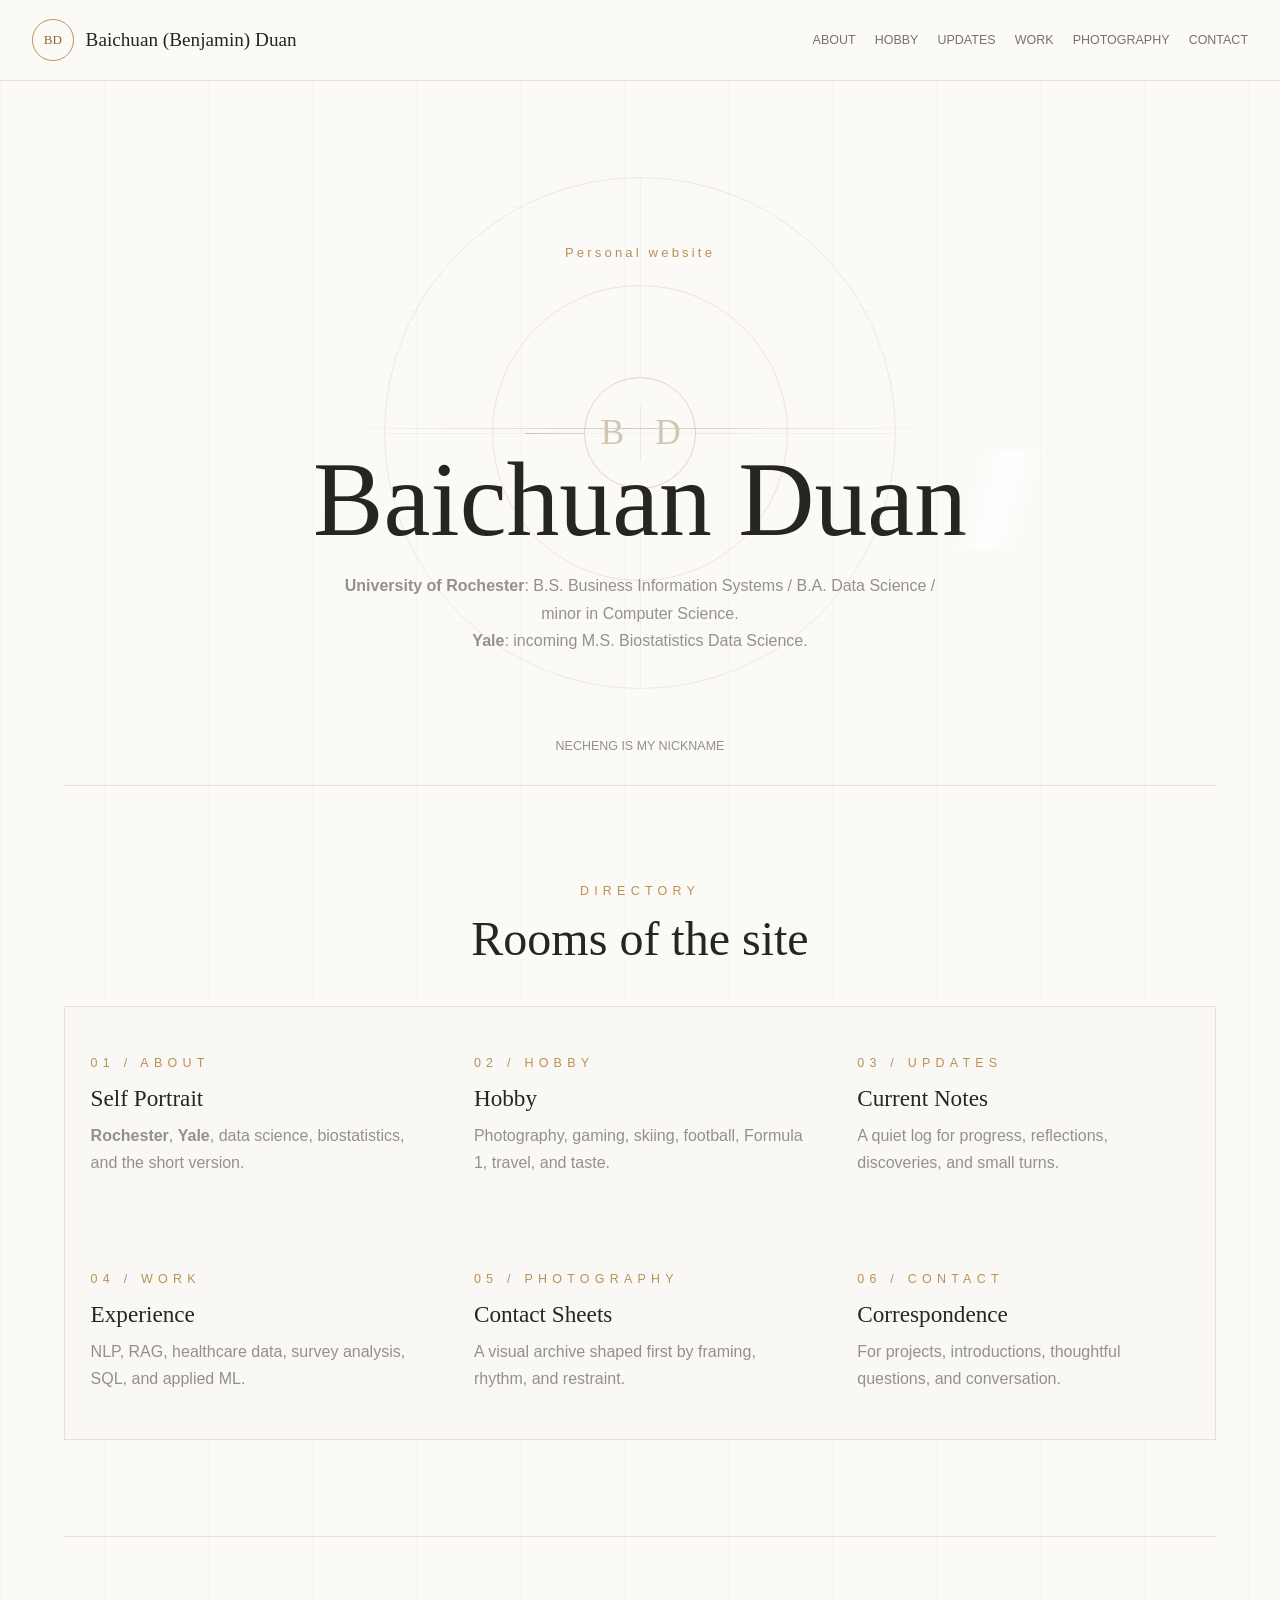
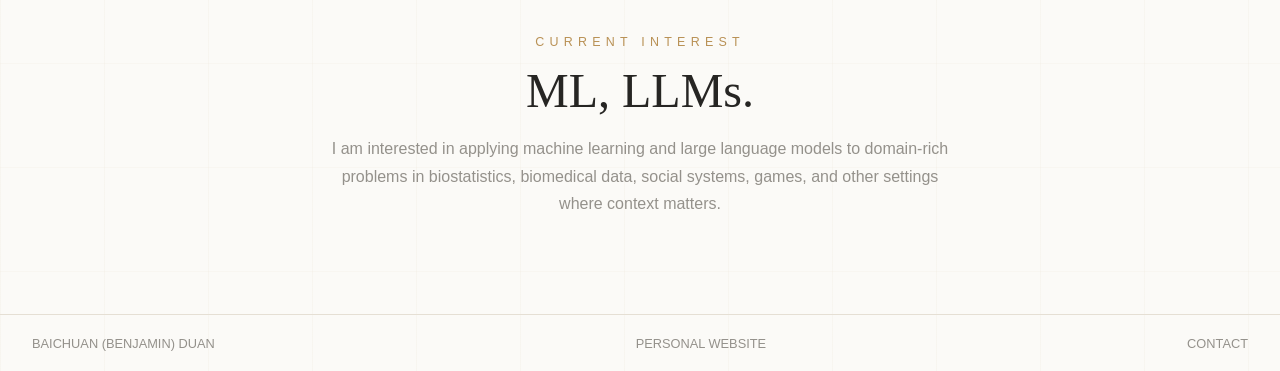
==== index.html @ c2d8a9e2 "Publish personal website" ====
<!doctype html>
<html lang="en">
  <head>
    <meta charset="UTF-8" />
    <meta name="viewport" content="width=device-width, initial-scale=1.0" />
    <title>Baichuan Duan | Personal Website</title>
    <meta
      name="description"
      content="A refined personal website for Baichuan Duan: biography, interests, updates, projects, photography, and contact."
    />
    <link rel="stylesheet" href="styles.css" />
  </head>
  <body data-page="home">
    <div class="scroll-rule" aria-hidden="true"></div>

    <header class="site-header">
      <a class="brand" href="index.html" aria-label="Baichuan Duan home">
        <span class="brand-crest">BD</span>
        <span>Baichuan (Benjamin) Duan</span>
      </a>

      <button class="nav-toggle" type="button" aria-label="Open navigation" aria-expanded="false">
        <span></span>
        <span></span>
      </button>

      <nav class="site-nav" aria-label="Primary navigation">
        <a href="about.html" data-nav="about">About</a>
        <a href="interests.html" data-nav="interests">Hobby</a>
        <a href="updates.html" data-nav="updates">Updates</a>
        <a href="work.html" data-nav="work">Work</a>
        <a href="photography.html" data-nav="photography">Photography</a>
        <a href="contact.html" data-nav="contact">Contact</a>
      </nav>
    </header>

    <main>
      <section class="hero page-frame reveal">
        <p class="hero-email">Personal website</p>
        <div class="hero-lockup">
          <div class="hero-rule"></div>
          <h1>
            <span>Baichuan</span>
            <span>Duan</span>
          </h1>
          <p>
            <span class="degree-line">
              University of Rochester: B.S. Business Information Systems / B.A. Data
              Science / minor in Computer Science.
            </span>
            <span class="degree-line">
              Yale: incoming M.S. Biostatistics Data Science.
            </span>
          </p>
        </div>

        <div class="monogram-stage" aria-hidden="true">
          <div class="seal seal-large"></div>
          <div class="seal seal-small"></div>
          <div class="seal-axis axis-horizontal"></div>
          <div class="seal-axis axis-vertical"></div>
          <div class="seal-needle"></div>
          <div class="seal-core">
            <span>B</span>
            <span>D</span>
          </div>
        </div>

        <div class="hero-meta">
          <span>Necheng is my nickname</span>
        </div>
      </section>

      <section class="section page-frame reveal">
        <div class="section-title centered">
          <p class="kicker">Directory</p>
          <h2>Rooms of the site</h2>
        </div>

        <div class="gilded-grid rooms-grid">
          <a href="about.html" class="grid-cell">
            <span class="cell-label">01 / About</span>
            <h3>Self Portrait</h3>
            <p>
              <span data-egg="rochester">Rochester</span>, <span data-egg="yale">Yale</span>,
              data science, biostatistics, and the short version.
            </p>
          </a>
          <a href="interests.html" class="grid-cell">
            <span class="cell-label">02 / Hobby</span>
            <h3>Hobby</h3>
            <p>Photography, gaming, skiing, football, Formula 1, travel, and taste.</p>
          </a>
          <a href="updates.html" class="grid-cell">
            <span class="cell-label">03 / Updates</span>
            <h3>Current Notes</h3>
            <p>A quiet log for progress, reflections, discoveries, and small turns.</p>
          </a>
          <a href="work.html" class="grid-cell">
            <span class="cell-label">04 / Work</span>
            <h3>Experience</h3>
            <p>NLP, RAG, healthcare data, survey analysis, SQL, and applied ML.</p>
          </a>
          <a href="photography.html" class="grid-cell">
            <span class="cell-label">05 / Photography</span>
            <h3>Contact Sheets</h3>
            <p>A visual archive shaped first by framing, rhythm, and restraint.</p>
          </a>
          <a href="contact.html" class="grid-cell">
            <span class="cell-label">06 / Contact</span>
            <h3>Correspondence</h3>
            <p>For projects, introductions, thoughtful questions, and conversation.</p>
          </a>
        </div>
      </section>

      <section class="section page-frame statement reveal">
        <p class="kicker">Current Interest</p>
        <h2>ML, LLMs.</h2>
        <p>
          I am interested in applying machine learning and large language models to
          domain-rich problems in biostatistics, biomedical data, social systems,
          games, and other settings where context matters.
        </p>
      </section>
    </main>

    <footer class="site-footer">
      <span>Baichuan (Benjamin) Duan</span>
      <span>Personal website</span>
      <a href="contact.html">Contact</a>
    </footer>

    <script src="script.js"></script>
  </body>
</html>
---- styles.css ----
:root {
  --paper: #fbfaf7;
  --paper-warm: #f3efe6;
  --ink: #262523;
  --muted: #94918b;
  --line: #e5dfd4;
  --line-strong: #d5cabc;
  --gold: #b99155;
  --gold-deep: #8f6a35;
  --green: #14352f;
  --oxblood: #5d2424;
  --serif: Didot, "Bodoni 72", "Iowan Old Style", Baskerville, Georgia, serif;
  --sans: Avenir, "Avenir Next", "Helvetica Neue", Arial, sans-serif;
}

* {
  box-sizing: border-box;
}

html {
  color: var(--ink);
  background: var(--paper);
  scroll-behavior: smooth;
}

body {
  margin: 0;
  min-height: 100vh;
  overflow-x: hidden;
  font-family: var(--sans);
  background:
    linear-gradient(90deg, rgba(181, 150, 92, 0.045) 1px, transparent 1px),
    linear-gradient(0deg, rgba(181, 150, 92, 0.035) 1px, transparent 1px),
    var(--paper);
  background-size: 6.5rem 6.5rem;
}

a {
  color: inherit;
  text-decoration: none;
}

h1,
h2,
h3,
p {
  margin: 0;
}

h1,
h2,
h3 {
  font-family: var(--serif);
  font-weight: 400;
  letter-spacing: 0;
}

h1 {
  font-size: 6rem;
  line-height: 0.95;
}

h2 {
  font-size: 3rem;
  line-height: 1.05;
}

h3 {
  font-size: 1.45rem;
  line-height: 1.18;
}

p {
  color: var(--muted);
  font-size: 1rem;
  line-height: 1.72;
}

::selection {
  color: var(--paper);
  background: var(--gold-deep);
}

.scroll-rule {
  position: fixed;
  top: 0;
  left: 0;
  z-index: 80;
  width: 0%;
  height: 3px;
  background: linear-gradient(90deg, var(--gold-deep), var(--gold), var(--green));
}

.page-frame {
  width: min(100% - 3rem, 72rem);
  margin: 0 auto;
}

.site-header {
  position: sticky;
  top: 0;
  z-index: 60;
  display: flex;
  align-items: center;
  justify-content: space-between;
  gap: 2rem;
  min-height: 5rem;
  padding: 0 2rem;
  border-bottom: 1px solid var(--line);
  background: rgba(251, 250, 247, 0.86);
  backdrop-filter: blur(18px);
}

.brand {
  display: inline-flex;
  align-items: center;
  gap: 0.75rem;
  min-width: max-content;
  font-family: var(--serif);
  font-size: 1.2rem;
}

.brand-crest {
  display: grid;
  place-items: center;
  width: 2.6rem;
  aspect-ratio: 1;
  border: 1px solid var(--gold);
  border-radius: 50%;
  color: var(--gold-deep);
  font-size: 0.82rem;
}

.site-nav {
  display: flex;
  align-items: center;
  gap: 1.2rem;
}

.site-nav a {
  position: relative;
  color: #77736c;
  font-size: 0.78rem;
  line-height: 5rem;
  text-transform: uppercase;
}

.site-nav a::after {
  content: "";
  position: absolute;
  right: 0;
  bottom: 1.28rem;
  left: 0;
  height: 1px;
  transform: scaleX(0);
  transform-origin: center;
  background: var(--gold);
  transition: transform 220ms ease;
}

.site-nav a:hover,
.site-nav a.is-active {
  color: var(--ink);
}

.site-nav a:hover::after,
.site-nav a.is-active::after {
  transform: scaleX(1);
}

[data-egg] {
  cursor: crosshair;
}

p [data-egg] {
  font-weight: 700;
}

.nav-toggle {
  display: none;
  width: 2.75rem;
  aspect-ratio: 1;
  border: 1px solid var(--line-strong);
  border-radius: 50%;
  background: transparent;
  cursor: pointer;
}

.nav-toggle span {
  display: block;
  width: 1.05rem;
  height: 1px;
  margin: 0.25rem auto;
  background: var(--ink);
}

.hero {
  position: relative;
  display: grid;
  place-items: center;
  min-height: min(44rem, calc(100vh - 10rem));
  padding: 5rem 0 3rem;
  text-align: center;
}

.kicker,
.cell-label,
.interest-list span,
.profile-lines,
.photo-cell span {
  color: var(--gold);
  font-size: 0.78rem;
  letter-spacing: 0.42em;
  line-height: 1.5;
  text-transform: uppercase;
}

.hero-email {
  margin: 0;
  color: var(--gold);
  font-size: 0.82rem;
  letter-spacing: 0.24em;
  line-height: 1.5;
}

.hero-lockup {
  position: relative;
  z-index: 2;
  display: grid;
  place-items: center;
  gap: 1.35rem;
  width: min(100%, 48rem);
}

.hero-lockup h1 {
  position: relative;
  font-size: 6.6rem;
  max-width: 100%;
}

.hero-lockup h1 span {
  display: inline;
}

.hero-lockup h1::after {
  content: "";
  position: absolute;
  top: 0;
  bottom: 0;
  width: 4rem;
  transform: skewX(-16deg);
  background: linear-gradient(90deg, transparent, rgba(255, 255, 255, 0.9), transparent);
  animation: gildSweep 6s ease-in-out infinite;
}

.hero-lockup p {
  max-width: min(100%, 39rem);
}

.degree-line {
  display: block;
}

.hero-rule {
  width: min(38rem, 72vw);
  height: 1px;
  background:
    linear-gradient(90deg, transparent, var(--line-strong), transparent),
    linear-gradient(90deg, transparent 47%, var(--gold) 47% 53%, transparent 53%);
}

.monogram-stage {
  position: absolute;
  top: 50%;
  left: 50%;
  width: min(32rem, 80vw);
  aspect-ratio: 1;
  transform: translate(-50%, -50%);
  opacity: 0.36;
  pointer-events: none;
}

.seal,
.seal-axis,
.seal-needle,
.seal-core {
  position: absolute;
  inset: 0;
  margin: auto;
}

.seal {
  border: 1px solid var(--line-strong);
  border-radius: 50%;
}

.seal-large {
  width: 100%;
  height: 100%;
  animation: breathe 8s ease-in-out infinite;
}

.seal-small {
  width: 58%;
  height: 58%;
  border-color: rgba(185, 145, 85, 0.58);
  animation: rotateSlow 26s linear infinite;
}

.seal-small::before,
.seal-small::after {
  content: "";
  position: absolute;
  top: -0.25rem;
  left: 50%;
  width: 1px;
  height: calc(100% + 0.5rem);
  background: var(--line-strong);
}

.seal-small::after {
  transform: rotate(90deg);
}

.seal-axis {
  background: var(--line);
}

.axis-horizontal {
  width: 100%;
  height: 1px;
}

.axis-vertical {
  width: 1px;
  height: 100%;
}

.seal-needle {
  width: 45%;
  height: 1px;
  transform-origin: 0% 50%;
  background: linear-gradient(90deg, var(--gold-deep), transparent);
  animation: sweep 10s ease-in-out infinite;
}

.seal-core {
  display: grid;
  grid-template-columns: 1fr 1fr;
  place-items: center;
  width: 7rem;
  height: 7rem;
  border: 1px solid var(--gold);
  border-radius: 50%;
  color: var(--gold-deep);
  background: rgba(251, 250, 247, 0.75);
  font-family: var(--serif);
  font-size: 2.2rem;
}

.seal-core span + span {
  border-left: 1px solid var(--line-strong);
}

.seal-core span {
  display: grid;
  place-items: center;
  width: 100%;
  height: 50%;
}

.hero-meta {
  position: absolute;
  right: 0;
  bottom: 2rem;
  left: 0;
  display: flex;
  justify-content: center;
  gap: 2.5rem;
  color: var(--muted);
  font-size: 0.78rem;
  text-transform: uppercase;
}

.section {
  padding: 6rem 0;
  border-top: 1px solid var(--line);
}

.section-title {
  margin-bottom: 2.6rem;
}

.section-title.centered {
  text-align: center;
}

.section-title h2 {
  margin-top: 0.85rem;
}

.gilded-grid {
  display: grid;
  gap: 0;
  border: 1px solid var(--line);
  background: var(--line);
}

.rooms-grid,
.work-grid {
  grid-template-columns: repeat(3, minmax(0, 1fr));
}

.triple-grid {
  grid-template-columns: repeat(auto-fit, minmax(min(100%, 22rem), 1fr));
  margin-top: 4rem;
}

.grid-cell {
  position: relative;
  display: flex;
  min-height: 13.5rem;
  flex-direction: column;
  justify-content: center;
  padding: 1.6rem;
  overflow: hidden;
  background: rgba(251, 250, 247, 0.95);
  transition:
    color 220ms ease,
    background 220ms ease;
}

.grid-cell::before {
  content: "";
  position: absolute;
  top: 1rem;
  right: 1rem;
  width: 2rem;
  height: 2rem;
  border-top: 1px solid var(--gold);
  border-right: 1px solid var(--gold);
  opacity: 0;
  transform: translate(-0.4rem, 0.4rem);
  transition:
    opacity 220ms ease,
    transform 220ms ease;
}

.grid-cell:hover {
  color: var(--paper);
  background: var(--ink);
}

.grid-cell:hover::before {
  opacity: 1;
  transform: translate(0, 0);
}

.grid-cell:hover p {
  color: rgba(251, 250, 247, 0.68);
}

.grid-cell h3 {
  margin-top: 0.8rem;
}

.grid-cell p {
  margin-top: 0.55rem;
}

.statement {
  display: grid;
  justify-items: center;
  text-align: center;
}

.statement h2 {
  max-width: 12ch;
  margin-top: 0.85rem;
}

.statement p:last-child {
  max-width: 40rem;
  margin-top: 1.2rem;
}

.note-console {
  display: grid;
  grid-template-columns: minmax(14rem, 0.8fr) minmax(0, 1.1fr) auto;
  gap: 2rem;
  align-items: end;
  padding: 2rem 0;
  border-bottom: 1px solid var(--line);
}

.note-console h2 {
  margin-top: 0.75rem;
  font-size: 2.2rem;
}

.quiet-link {
  display: inline-flex;
  align-items: center;
  justify-content: center;
  min-height: 2.8rem;
  padding: 0 1.1rem;
  border: 1px solid var(--line-strong);
  color: var(--gold-deep);
  font-size: 0.78rem;
  text-transform: uppercase;
}

.local-note-list.is-empty {
  min-height: 5rem;
}

.local-note-list.is-empty::before {
  content: attr(data-empty);
  display: block;
  padding: 2rem 0;
  border-bottom: 1px solid var(--line);
  color: var(--muted);
}

.subpage {
  padding: 5.5rem 0 7rem;
}

.page-title {
  display: grid;
  justify-items: center;
  gap: 1rem;
  padding-bottom: 4rem;
  border-bottom: 1px solid var(--line);
  text-align: center;
}

.page-title h1,
.contact-hero h1 {
  max-width: 14ch;
  font-size: 5rem;
}

.about-ledger {
  display: grid;
  grid-template-columns: 19rem minmax(0, 1fr);
  gap: 4rem;
  padding: 4.5rem 0;
  border-bottom: 1px solid var(--line);
}

.profile-card {
  display: grid;
  align-content: space-between;
  min-height: 24rem;
  padding: 1.2rem;
  border: 1px solid var(--line);
  background: linear-gradient(135deg, rgba(185, 145, 85, 0.08), transparent);
}

.profile-photo {
  position: relative;
  width: min(100%, 15rem);
  aspect-ratio: 4 / 5;
  margin: 0.9rem auto 1.4rem;
  border: 1px solid var(--gold);
  overflow: hidden;
  background: var(--paper-warm);
}

.profile-photo::after {
  content: "";
  position: absolute;
  inset: 0.55rem;
  border: 1px solid rgba(251, 250, 247, 0.7);
  pointer-events: none;
}

.profile-photo img {
  display: block;
  width: 100%;
  height: 100%;
  object-fit: cover;
  object-position: 68% 50%;
  filter: saturate(0.94) contrast(1.03);
}

.profile-lines {
  display: flex;
  justify-content: space-between;
  gap: 1rem;
  letter-spacing: 0.22em;
}

.essay {
  display: grid;
  align-content: center;
  gap: 1.35rem;
}

.essay p {
  color: #46423c;
  font-family: var(--serif);
  font-size: 2rem;
  line-height: 1.35;
}

.interest-list {
  border-top: 1px solid var(--line-strong);
}

.interest-list article {
  display: grid;
  grid-template-columns: 5rem minmax(15rem, 0.5fr) minmax(0, 1fr);
  gap: 2rem;
  align-items: baseline;
  padding: 2.2rem 0;
  border-bottom: 1px solid var(--line);
}

.interest-list span {
  letter-spacing: 0.22em;
}

.timeline {
  border-top: 1px solid var(--line-strong);
}

.timeline article {
  display: grid;
  grid-template-columns: 13rem minmax(0, 1fr);
  gap: 2.5rem;
  padding: 2.4rem 0;
  border-bottom: 1px solid var(--line);
}

.timeline time {
  color: var(--gold-deep);
  font-family: var(--serif);
  font-size: 1.25rem;
}

.timeline p {
  max-width: 42rem;
  margin-top: 0.7rem;
}

.timeline .note-category {
  display: inline-block;
  margin-bottom: 0.55rem;
  color: var(--gold);
  font-size: 0.72rem;
  letter-spacing: 0.28em;
  text-transform: uppercase;
}

.delete-note {
  margin-top: 1rem;
  padding: 0.6rem 0.8rem;
  border: 1px solid var(--line-strong);
  color: var(--muted);
  background: transparent;
  font: inherit;
  font-size: 0.72rem;
  text-transform: uppercase;
  cursor: pointer;
}

.editor-layout {
  display: grid;
  grid-template-columns: minmax(0, 0.9fr) minmax(18rem, 1.1fr);
  gap: 3rem;
  padding-top: 4rem;
}

.note-form {
  display: grid;
  gap: 1.1rem;
  padding: 1.4rem;
  border: 1px solid var(--line);
  background: rgba(251, 250, 247, 0.88);
}

.note-form label {
  display: grid;
  gap: 0.45rem;
  color: var(--gold-deep);
  font-size: 0.76rem;
  letter-spacing: 0.2em;
  text-transform: uppercase;
}

.note-form input,
.note-form textarea {
  width: 100%;
  border: 0;
  border-bottom: 1px solid var(--line-strong);
  border-radius: 0;
  color: var(--ink);
  background: transparent;
  font: inherit;
  font-size: 1rem;
  letter-spacing: 0;
  outline: none;
  resize: vertical;
}

.note-form input {
  min-height: 2.5rem;
}

.note-form textarea {
  min-height: 11rem;
  padding-top: 0.7rem;
}

.editor-actions {
  display: flex;
  flex-wrap: wrap;
  gap: 0.75rem;
  margin-top: 0.5rem;
}

.editor-actions button {
  min-height: 2.8rem;
  padding: 0 1rem;
  border: 1px solid var(--line-strong);
  color: var(--ink);
  background: transparent;
  font: inherit;
  font-size: 0.78rem;
  text-transform: uppercase;
  cursor: pointer;
}

.editor-actions button:first-child {
  color: var(--paper);
  border-color: var(--ink);
  background: var(--ink);
}

.editor-preview {
  min-width: 0;
}

.editor-preview > .kicker {
  display: block;
  margin-bottom: 1.5rem;
}

.photo-section {
  padding: 4rem 0;
  border-bottom: 1px solid var(--line);
}

.photo-section-head {
  display: grid;
  grid-template-columns: 12rem minmax(0, 1fr);
  gap: 2rem;
  align-items: end;
  margin-bottom: 1.5rem;
}

.photo-section-head h2 {
  font-size: 3.2rem;
}

.gallery-grid {
  display: grid;
  grid-template-columns: repeat(3, minmax(0, 1fr));
  gap: 1px;
  border: 1px solid var(--line);
  background: var(--line);
}

.gallery-slot {
  position: relative;
  min-height: 24rem;
  margin: 0;
  background: rgba(251, 250, 247, 0.78);
  overflow: hidden;
}

.gallery-slot.is-empty::before,
.gallery-slot.is-empty::after {
  content: "";
  position: absolute;
  inset: 1rem;
  border: 1px solid var(--line-strong);
  opacity: 0.72;
}

.gallery-slot.is-empty::after {
  border: 0;
  background:
    linear-gradient(135deg, transparent 49.8%, rgba(185, 145, 85, 0.44) 50%, transparent 50.2%),
    linear-gradient(45deg, transparent 49.8%, rgba(20, 53, 47, 0.22) 50%, transparent 50.2%);
}

.gallery-slot img {
  display: block;
  width: 100%;
  height: 100%;
  object-fit: cover;
}

.contact-hero {
  display: grid;
  justify-items: center;
  gap: 1rem;
  padding-bottom: 4rem;
  border-bottom: 1px solid var(--line);
  text-align: center;
}

.calling-card {
  position: relative;
  display: grid;
  grid-template-columns: minmax(15rem, 0.78fr) minmax(20rem, 1.22fr);
  gap: clamp(2rem, 5vw, 4.8rem);
  align-items: center;
  margin: 4rem auto 0;
  padding: clamp(2.2rem, 4vw, 3.4rem);
  border: 1px solid var(--line-strong);
  background: rgba(251, 250, 247, 0.82);
}

.calling-card::before {
  content: "";
  position: absolute;
  top: 2.25rem;
  bottom: 2.25rem;
  left: 39%;
  width: 1px;
  background: var(--line);
}

.calling-card-name,
.contact-links {
  position: relative;
  z-index: 1;
}

.calling-card h2 {
  max-width: 7ch;
  margin-top: 0.65rem;
  font-size: clamp(3.2rem, 6vw, 5.1rem);
  line-height: 0.95;
}

.contact-links {
  display: grid;
  border-top: 1px solid var(--line-strong);
}

.contact-links a {
  position: relative;
  display: flex;
  align-items: center;
  gap: 0.85rem;
  min-height: 4rem;
  padding: 0.9rem 2.4rem 0.9rem 0;
  border-bottom: 1px solid var(--line);
  color: #58544e;
  font-family: var(--serif);
  font-size: clamp(1.25rem, 2vw, 1.8rem);
  line-height: 1.2;
  overflow-wrap: anywhere;
}

.contact-icon {
  display: inline-grid;
  flex: 0 0 auto;
  place-items: center;
  width: 1.45rem;
  aspect-ratio: 1;
  color: var(--gold-deep);
}

.contact-icon svg {
  display: block;
  width: 100%;
  height: 100%;
  fill: none;
  stroke: currentColor;
  stroke-linecap: round;
  stroke-linejoin: round;
  stroke-width: 1.35;
}

.contact-icon-steam svg {
  stroke-width: 1.2;
}

.contact-links a::after {
  content: "";
  position: absolute;
  top: 50%;
  right: 0.25rem;
  width: 0.8rem;
  height: 0.8rem;
  border-top: 1px solid var(--gold);
  border-right: 1px solid var(--gold);
  transform: translateY(-50%) rotate(45deg);
}

.site-footer {
  display: flex;
  align-items: center;
  justify-content: space-between;
  gap: 1.5rem;
  padding: 1.3rem 2rem;
  border-top: 1px solid var(--line);
  color: var(--muted);
  font-size: 0.8rem;
  text-transform: uppercase;
}

.reveal {
  opacity: 0;
  transform: translateY(1rem);
  transition:
    opacity 700ms ease,
    transform 700ms ease;
}

.reveal.is-visible {
  opacity: 1;
  transform: translateY(0);
}

.egg-layer {
  position: fixed;
  inset: 0;
  z-index: 70;
  pointer-events: none;
  overflow: hidden;
}

.egg-image {
  position: absolute;
  display: block;
  width: var(--w);
  height: auto;
  opacity: 0;
  filter: drop-shadow(0 0.7rem 0.7rem rgba(38, 37, 35, 0.14));
  animation-delay: var(--delay, 0ms);
  animation-duration: var(--duration, 5200ms);
  animation-fill-mode: forwards;
  animation-timing-function: linear;
  will-change: transform, opacity;
}

.egg-rochester-pennant {
  top: 0;
  left: 0;
  transform-origin: 18% 52%;
  animation-name: eggPennantDrift;
}

.egg-yale-logo {
  top: 0;
  left: var(--x);
  transform-origin: 50% 35%;
  animation-name: eggYaleFall;
}

@keyframes gildSweep {
  0%,
  42% {
    left: -5rem;
    opacity: 0;
  }
  52% {
    opacity: 0.72;
  }
  68%,
  100% {
    left: calc(100% + 1rem);
    opacity: 0;
  }
}

@keyframes rotateSlow {
  to {
    transform: rotate(360deg);
  }
}

@keyframes sweep {
  0%,
  100% {
    transform: rotate(-24deg);
  }
  50% {
    transform: rotate(34deg);
  }
}

@keyframes breathe {
  0%,
  100% {
    transform: scale(1);
  }
  50% {
    transform: scale(1.025);
  }
}

@keyframes eggPennantDrift {
  0% {
    opacity: 0;
    transform: translate3d(var(--start-x), var(--start-y), 0) rotate(var(--r0)) scale(var(--s));
  }
  2%,
  82% {
    opacity: var(--o);
  }
  100% {
    opacity: 0;
    transform: translate3d(var(--end-x), var(--end-y), 0) rotate(var(--r3)) scale(var(--s));
  }
}

@keyframes eggYaleFall {
  0% {
    opacity: 0;
    transform: translate3d(0, var(--start-fall-y), 0) rotate(var(--r0)) scale(var(--s));
  }
  3.8%,
  78% {
    opacity: var(--o);
  }
  100% {
    opacity: 0;
    transform: translate3d(var(--fall-x), var(--end-fall-y), 0) rotate(var(--r3)) scale(var(--s));
  }
}

@media (max-width: 980px) {
  h1 {
    font-size: 4.5rem;
  }

  h2 {
    font-size: 2.5rem;
  }

  .hero-lockup h1 {
    font-size: 4.7rem;
  }

  .rooms-grid,
  .work-grid,
  .triple-grid {
    grid-template-columns: repeat(2, minmax(0, 1fr));
  }

  .about-ledger,
  .calling-card,
  .editor-layout,
  .note-console {
    grid-template-columns: 1fr;
  }

  .calling-card::before {
    display: none;
  }

}

@media (max-width: 760px) {
  .page-frame {
    width: min(100% - 1.5rem, 72rem);
  }

  .site-header {
    min-height: 4.4rem;
    padding: 0 1rem;
  }

  .nav-toggle {
    display: block;
  }

  .site-nav {
    position: fixed;
    top: 4.4rem;
    right: 1rem;
    left: 1rem;
    display: grid;
    gap: 0;
    padding: 0.3rem 0.8rem;
    transform: translateY(-0.8rem);
    opacity: 0;
    visibility: hidden;
    border: 1px solid var(--line);
    background: rgba(251, 250, 247, 0.96);
    box-shadow: 0 1rem 3rem rgba(38, 37, 35, 0.1);
    transition:
      opacity 200ms ease,
      transform 200ms ease,
      visibility 200ms ease;
  }

  .site-nav.is-open {
    transform: translateY(0);
    opacity: 1;
    visibility: visible;
  }

  .site-nav a {
    line-height: 3rem;
    border-bottom: 1px solid var(--line);
  }

  h1,
  .page-title h1,
  .contact-hero h1 {
    font-size: 3.15rem;
  }

  h2 {
    font-size: 2.1rem;
  }

  .hero {
    min-height: 42rem;
    padding: 4.5rem 0 3.5rem;
  }

  .hero-lockup h1 {
    display: grid;
    gap: 0.1rem;
    font-size: 3.2rem;
    line-height: 0.9;
  }

  .hero-lockup h1 span {
    display: block;
  }

  .hero-lockup p {
    max-width: 20rem;
    font-size: 0.94rem;
  }

  .monogram-stage {
    width: 22rem;
  }

  .hero-meta {
    position: static;
    flex-direction: column;
    gap: 0.5rem;
    margin-top: 4rem;
  }

  .rooms-grid,
  .work-grid,
  .triple-grid {
    grid-template-columns: 1fr;
  }

  .interest-list article,
  .timeline article,
  .photo-section-head {
    grid-template-columns: 1fr;
    gap: 0.6rem;
  }

  .gallery-grid {
    grid-template-columns: 1fr;
  }

  .gallery-slot {
    min-height: 20rem;
  }

  .contact-links {
    border-left: 0;
  }

  .essay p {
    font-size: 1.45rem;
  }

  .note-console {
    align-items: start;
  }

  .site-footer {
    align-items: flex-start;
    flex-direction: column;
  }
}

@media (prefers-reduced-motion: reduce) {
  *,
  *::before,
  *::after {
    animation-duration: 1ms !important;
    scroll-behavior: auto !important;
    transition-duration: 1ms !important;
  }
}
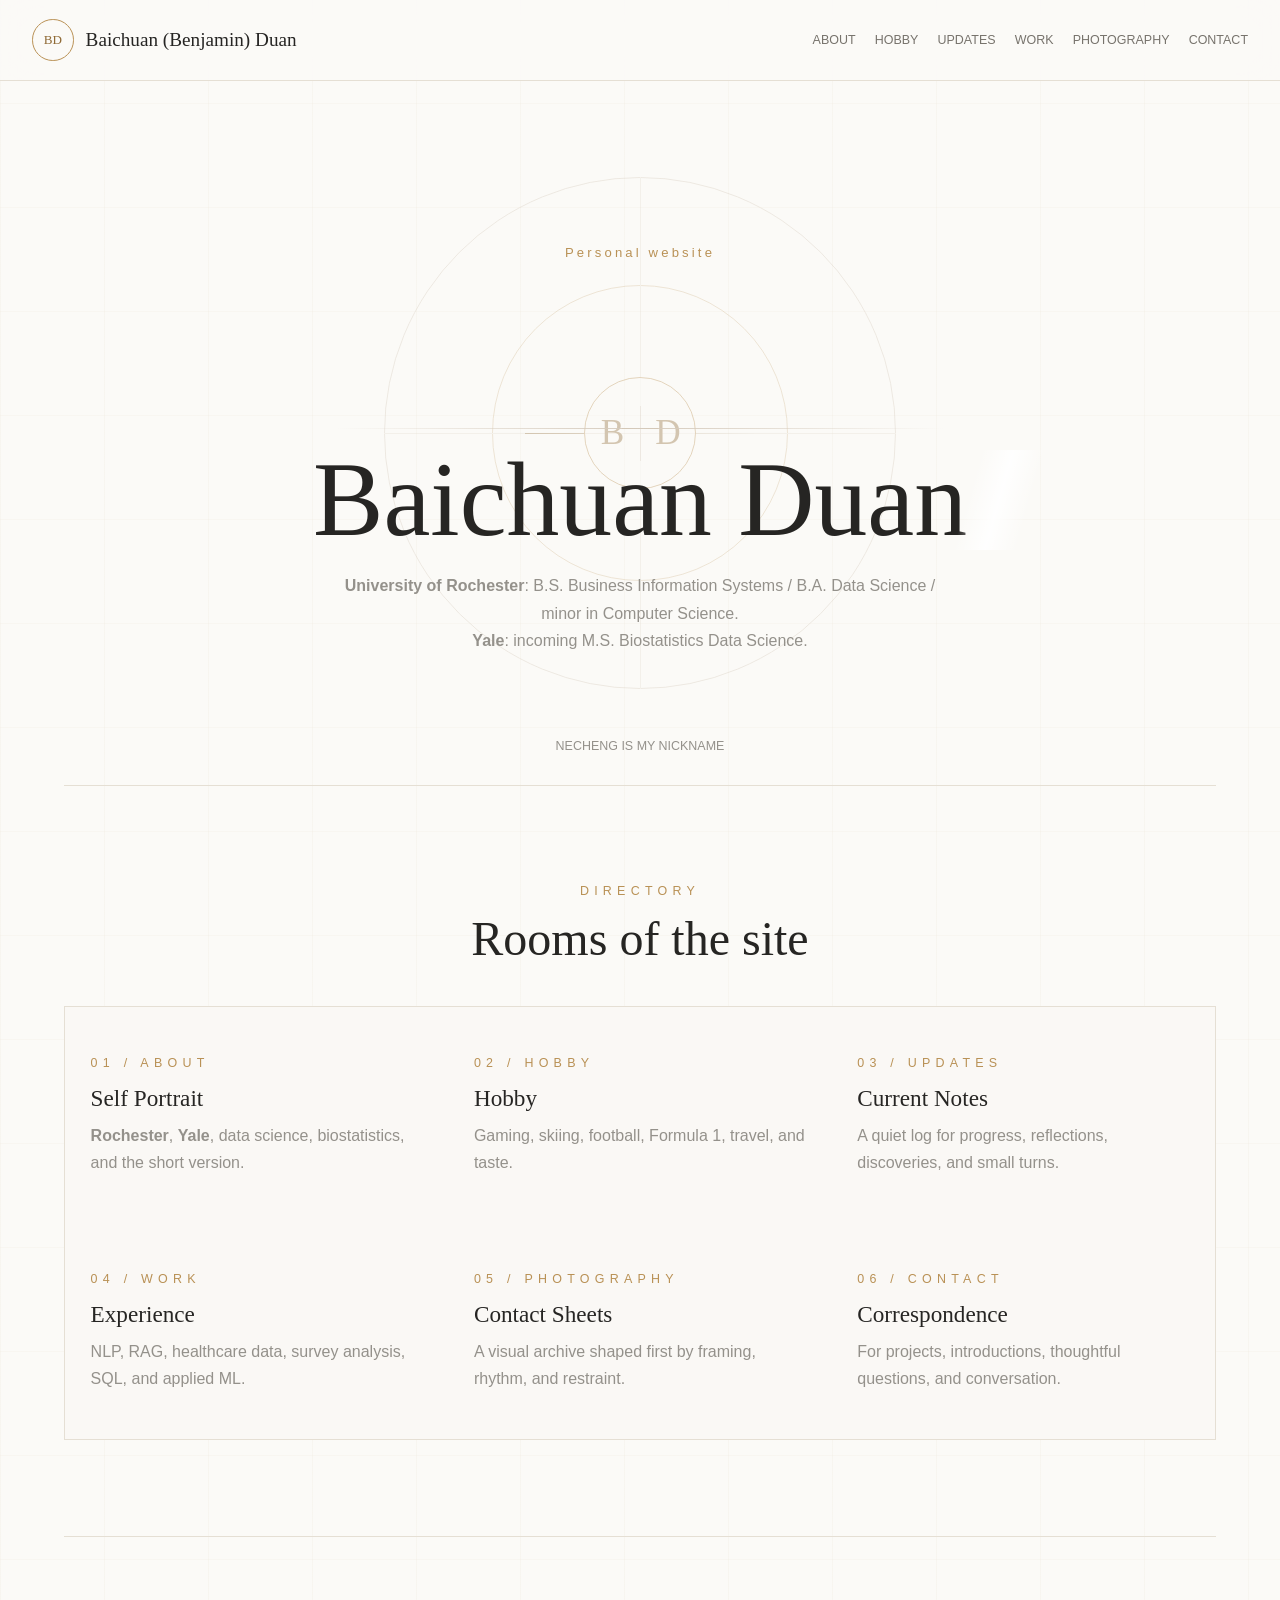
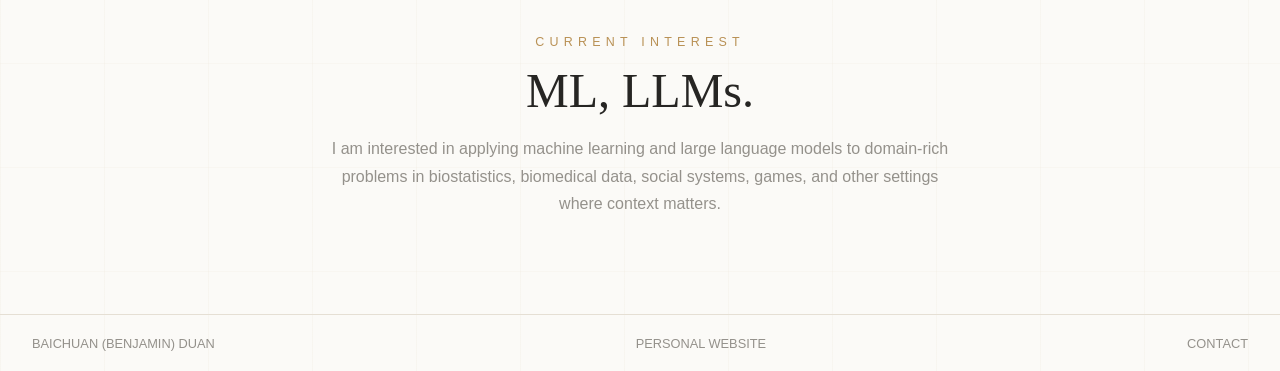
==== commit 756daaa6: "Remove photography from hobby list" ====
--- a/index.html
+++ b/index.html
@@ -89,7 +89,7 @@
           <a href="interests.html" class="grid-cell">
             <span class="cell-label">02 / Hobby</span>
             <h3>Hobby</h3>
-            <p>Photography, gaming, skiing, football, Formula 1, travel, and taste.</p>
+            <p>Gaming, skiing, football, Formula 1, travel, and taste.</p>
           </a>
           <a href="updates.html" class="grid-cell">
             <span class="cell-label">03 / Updates</span>
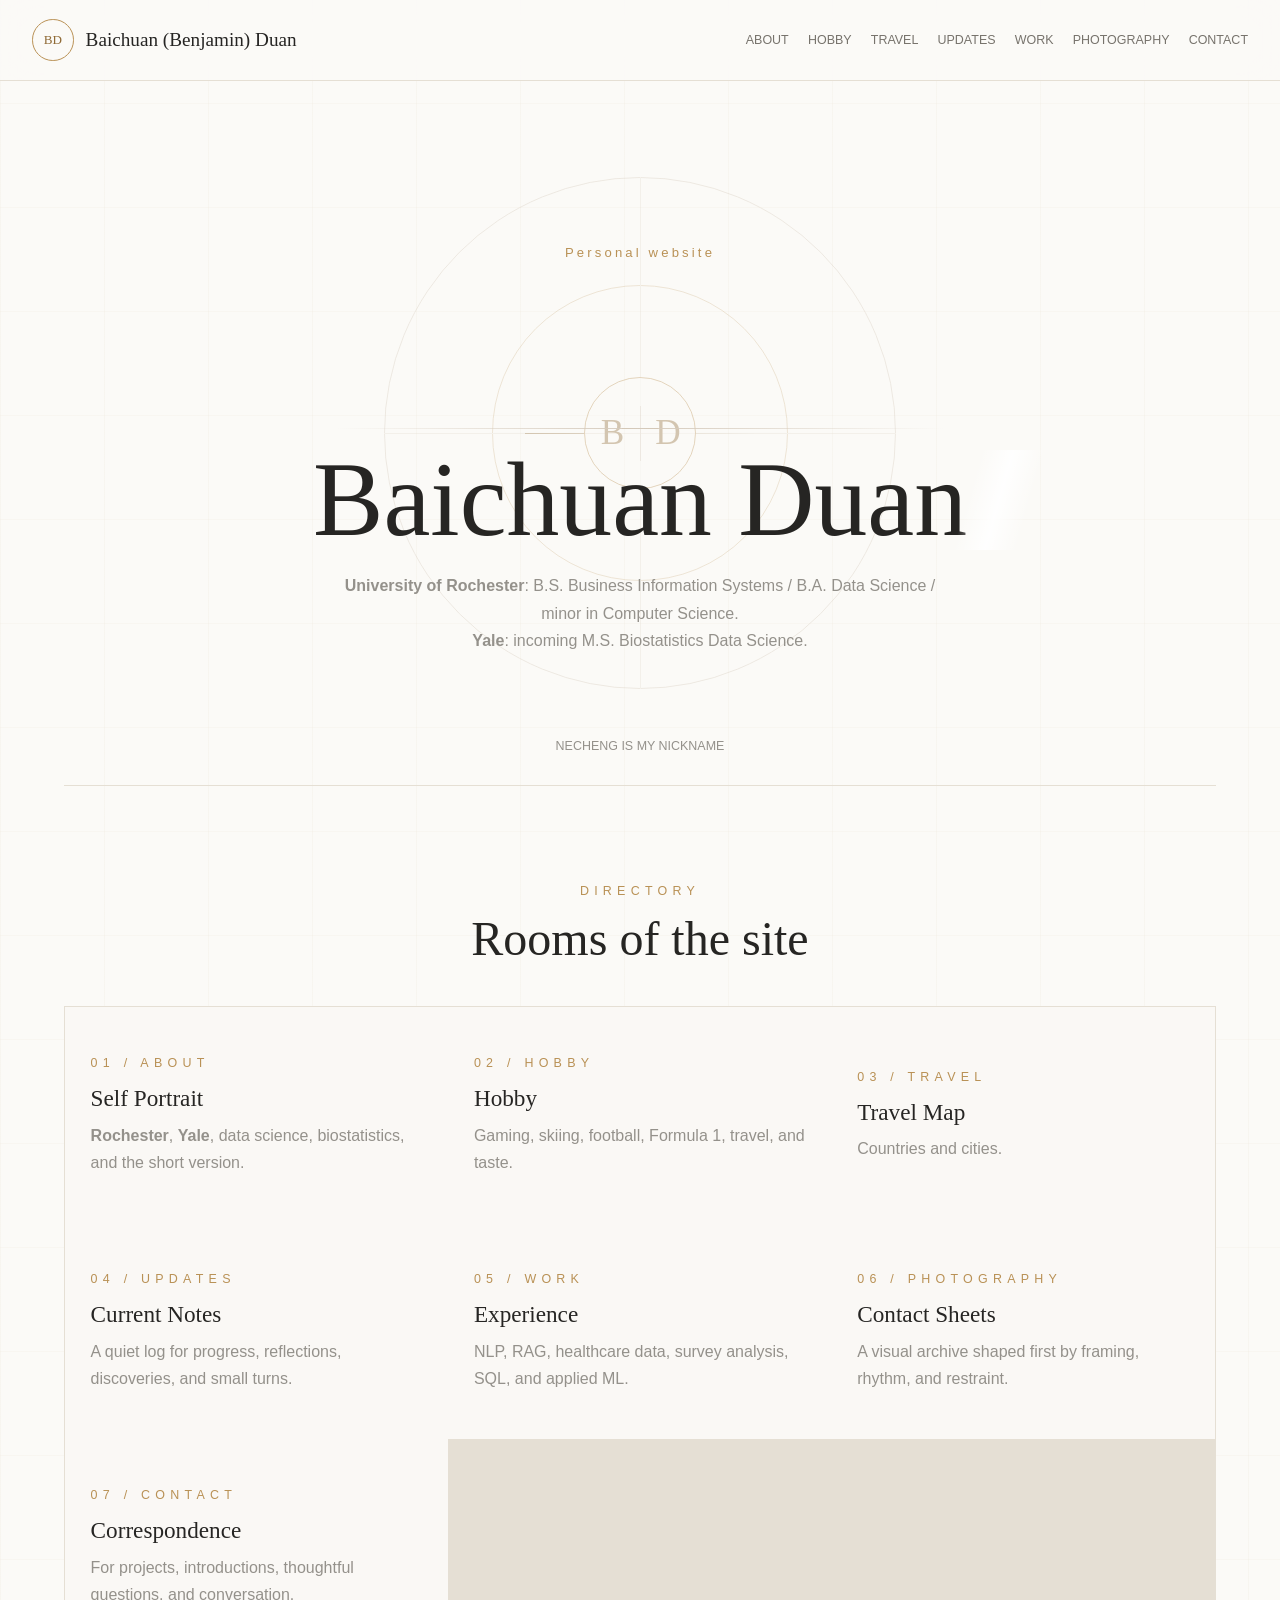
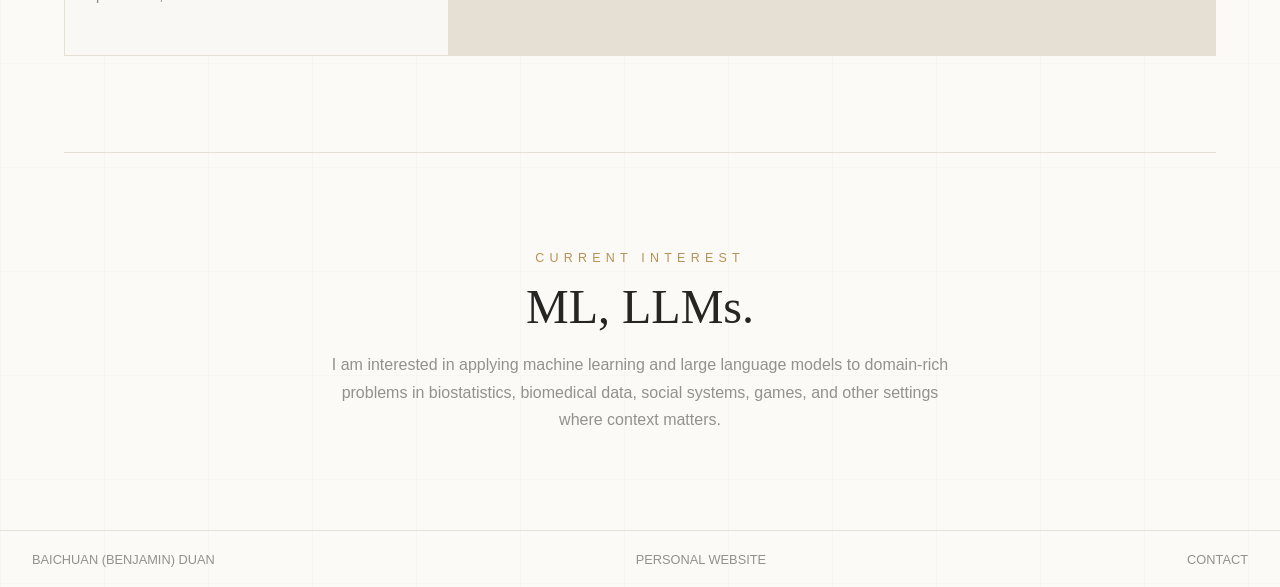
==== commit 4d748b14: "Add travel map page" ====
--- a/index.html
+++ b/index.html
@@ -27,6 +27,7 @@
       <nav class="site-nav" aria-label="Primary navigation">
         <a href="about.html" data-nav="about">About</a>
         <a href="interests.html" data-nav="interests">Hobby</a>
+        <a href="travel.html" data-nav="travel">Travel</a>
         <a href="updates.html" data-nav="updates">Updates</a>
         <a href="work.html" data-nav="work">Work</a>
         <a href="photography.html" data-nav="photography">Photography</a>
@@ -91,23 +92,28 @@
             <h3>Hobby</h3>
             <p>Gaming, skiing, football, Formula 1, travel, and taste.</p>
           </a>
+          <a href="travel.html" class="grid-cell">
+            <span class="cell-label">03 / Travel</span>
+            <h3>Travel Map</h3>
+            <p>Countries and cities.</p>
+          </a>
           <a href="updates.html" class="grid-cell">
-            <span class="cell-label">03 / Updates</span>
+            <span class="cell-label">04 / Updates</span>
             <h3>Current Notes</h3>
             <p>A quiet log for progress, reflections, discoveries, and small turns.</p>
           </a>
           <a href="work.html" class="grid-cell">
-            <span class="cell-label">04 / Work</span>
+            <span class="cell-label">05 / Work</span>
             <h3>Experience</h3>
             <p>NLP, RAG, healthcare data, survey analysis, SQL, and applied ML.</p>
           </a>
           <a href="photography.html" class="grid-cell">
-            <span class="cell-label">05 / Photography</span>
+            <span class="cell-label">06 / Photography</span>
             <h3>Contact Sheets</h3>
             <p>A visual archive shaped first by framing, rhythm, and restraint.</p>
           </a>
           <a href="contact.html" class="grid-cell">
-            <span class="cell-label">06 / Contact</span>
+            <span class="cell-label">07 / Contact</span>
             <h3>Correspondence</h3>
             <p>For projects, introductions, thoughtful questions, and conversation.</p>
           </a>
--- a/styles.css
+++ b/styles.css
@@ -804,6 +804,191 @@
   object-fit: cover;
 }
 
+.travel-board {
+  display: grid;
+  grid-template-columns: minmax(0, 1.5fr) minmax(18rem, 0.55fr);
+  gap: clamp(1.8rem, 4vw, 3.4rem);
+  align-items: stretch;
+  padding: 4rem 0 0;
+}
+
+.travel-map-shell {
+  position: relative;
+  min-height: 34rem;
+  border: 1px solid var(--line-strong);
+  background:
+    linear-gradient(90deg, rgba(181, 150, 92, 0.04) 1px, transparent 1px),
+    linear-gradient(0deg, rgba(181, 150, 92, 0.035) 1px, transparent 1px),
+    rgba(251, 250, 247, 0.78);
+  background-size: 3.25rem 3.25rem;
+  overflow: hidden;
+}
+
+.travel-map-shell::before,
+.travel-map-shell::after {
+  content: "";
+  position: absolute;
+  inset: 1rem;
+  border: 1px solid rgba(185, 145, 85, 0.24);
+  pointer-events: none;
+}
+
+.travel-map-shell::after {
+  inset: 0;
+  border: 0;
+  background:
+    linear-gradient(90deg, transparent, rgba(251, 250, 247, 0.42), transparent),
+    radial-gradient(circle at 50% 42%, rgba(185, 145, 85, 0.09), transparent 54%);
+}
+
+.travel-map {
+  position: relative;
+  z-index: 1;
+  display: block;
+  width: 100%;
+  height: min(70vh, 43rem);
+  min-height: 34rem;
+}
+
+.travel-sphere {
+  fill: rgba(243, 239, 230, 0.45);
+  stroke: var(--line);
+  stroke-width: 1;
+  cursor: zoom-out;
+}
+
+.travel-country {
+  fill: rgba(213, 202, 188, 0.36);
+  stroke: rgba(143, 106, 53, 0.35);
+  stroke-width: 0.7;
+  vector-effect: non-scaling-stroke;
+  cursor: pointer;
+  transition:
+    fill 180ms ease,
+    stroke 180ms ease,
+    opacity 180ms ease;
+}
+
+.travel-country:hover,
+.travel-country:focus {
+  fill: rgba(185, 145, 85, 0.44);
+  outline: none;
+}
+
+.travel-country.is-visited {
+  fill: rgba(185, 145, 85, 0.72);
+  stroke: rgba(143, 106, 53, 0.78);
+}
+
+.travel-country.is-selected {
+  fill: var(--gold-deep);
+  stroke: var(--ink);
+  stroke-width: 1.05;
+}
+
+.travel-city-pin {
+  fill: var(--paper);
+  stroke: var(--green);
+  stroke-width: 1.4;
+  vector-effect: non-scaling-stroke;
+  filter: drop-shadow(0 0.2rem 0.18rem rgba(38, 37, 35, 0.2));
+}
+
+.travel-detail {
+  display: grid;
+  align-content: start;
+  gap: 1.2rem;
+  min-height: 34rem;
+  padding: 1.4rem 0 0;
+  border-top: 1px solid var(--line-strong);
+  border-bottom: 1px solid var(--line);
+}
+
+.travel-detail-head {
+  display: flex;
+  align-items: center;
+  justify-content: space-between;
+  gap: 1rem;
+}
+
+.travel-detail h2 {
+  font-size: clamp(2.7rem, 5vw, 4.2rem);
+  line-height: 0.95;
+}
+
+.travel-reset {
+  min-height: 2.45rem;
+  padding: 0 0.9rem;
+  border: 1px solid var(--line-strong);
+  color: var(--gold-deep);
+  background: transparent;
+  font: inherit;
+  font-size: 0.72rem;
+  text-transform: uppercase;
+  cursor: pointer;
+}
+
+.travel-city-list,
+.travel-country-index {
+  display: grid;
+  gap: 0;
+  margin: 0;
+  padding: 0;
+}
+
+.travel-city-list {
+  list-style: none;
+  border-top: 1px solid var(--line);
+}
+
+.travel-city-list li {
+  padding: 0.85rem 0;
+  border-bottom: 1px solid var(--line);
+  color: #5c574f;
+  font-family: var(--serif);
+  font-size: 1.35rem;
+  line-height: 1.15;
+}
+
+.travel-country-index {
+  margin-top: 1rem;
+  border-top: 1px solid var(--line);
+}
+
+.travel-country-index button {
+  display: flex;
+  align-items: center;
+  justify-content: space-between;
+  gap: 1rem;
+  min-height: 3.1rem;
+  padding: 0;
+  border: 0;
+  border-bottom: 1px solid var(--line);
+  color: #5c574f;
+  background: transparent;
+  font: inherit;
+  cursor: pointer;
+  text-align: left;
+}
+
+.travel-country-index button span:first-child {
+  font-family: var(--serif);
+  font-size: 1.2rem;
+}
+
+.travel-country-index button span:last-child {
+  color: var(--gold);
+  font-size: 0.68rem;
+  letter-spacing: 0.24em;
+  text-transform: uppercase;
+}
+
+.travel-country-index button:disabled {
+  color: var(--muted);
+  cursor: default;
+  opacity: 0.55;
+}
+
 .contact-hero {
   display: grid;
   justify-items: center;
@@ -1050,6 +1235,14 @@
     font-size: 4.7rem;
   }
 
+  .site-nav {
+    gap: 0.82rem;
+  }
+
+  .site-nav a {
+    font-size: 0.72rem;
+  }
+
   .rooms-grid,
   .work-grid,
   .triple-grid {
@@ -1059,7 +1252,8 @@
   .about-ledger,
   .calling-card,
   .editor-layout,
-  .note-console {
+  .note-console,
+  .travel-board {
     grid-template-columns: 1fr;
   }
 
@@ -1177,6 +1371,11 @@
     min-height: 20rem;
   }
 
+  .travel-map,
+  .travel-map-shell {
+    min-height: 26rem;
+  }
+
   .contact-links {
     border-left: 0;
   }
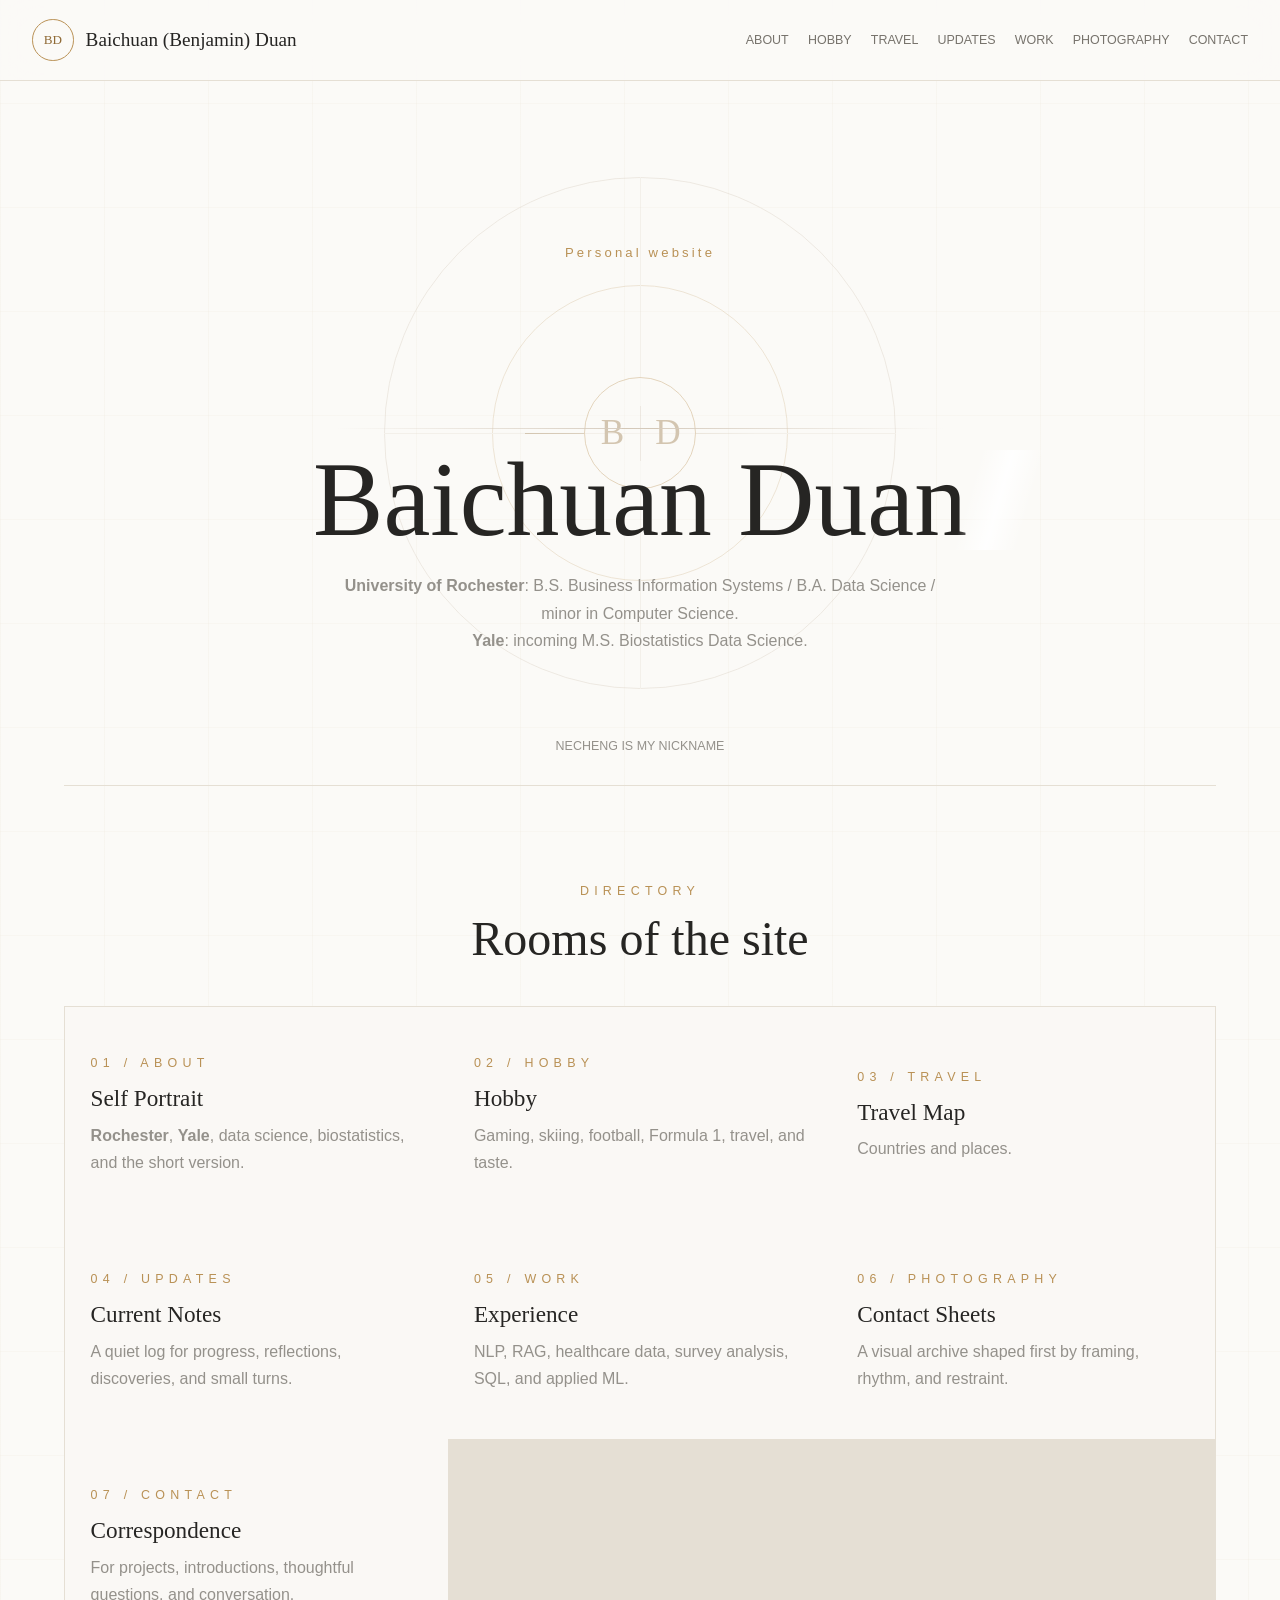
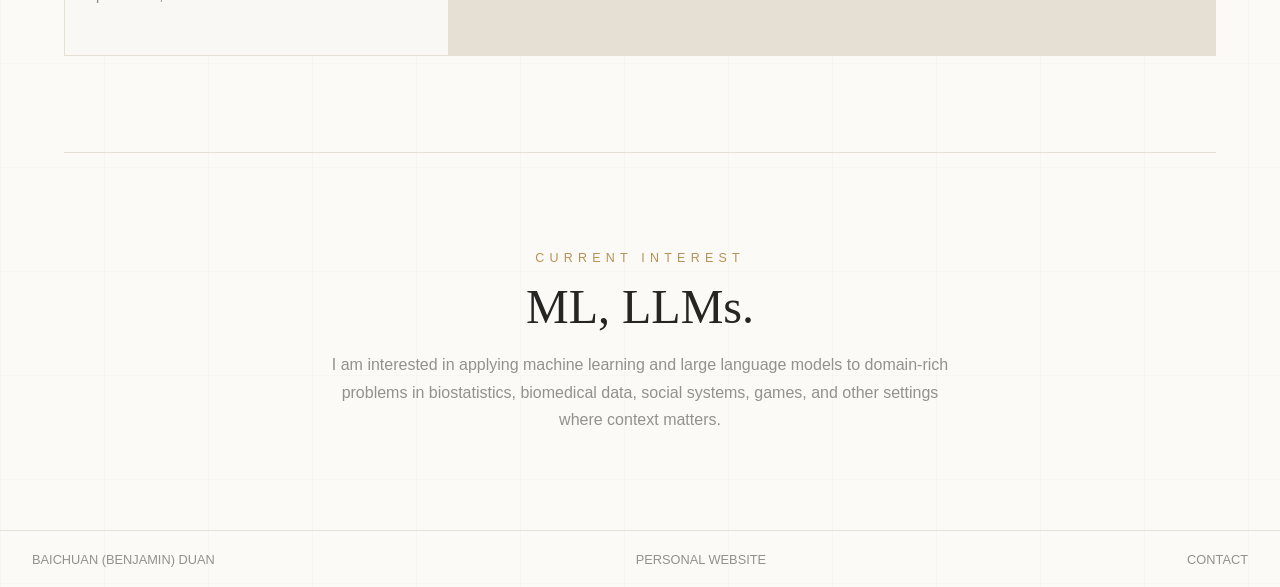
==== commit 7d901fe5: "Add travel visited places" ====
--- a/index.html
+++ b/index.html
@@ -95,7 +95,7 @@
           <a href="travel.html" class="grid-cell">
             <span class="cell-label">03 / Travel</span>
             <h3>Travel Map</h3>
-            <p>Countries and cities.</p>
+            <p>Countries and places.</p>
           </a>
           <a href="updates.html" class="grid-cell">
             <span class="cell-label">04 / Updates</span>
